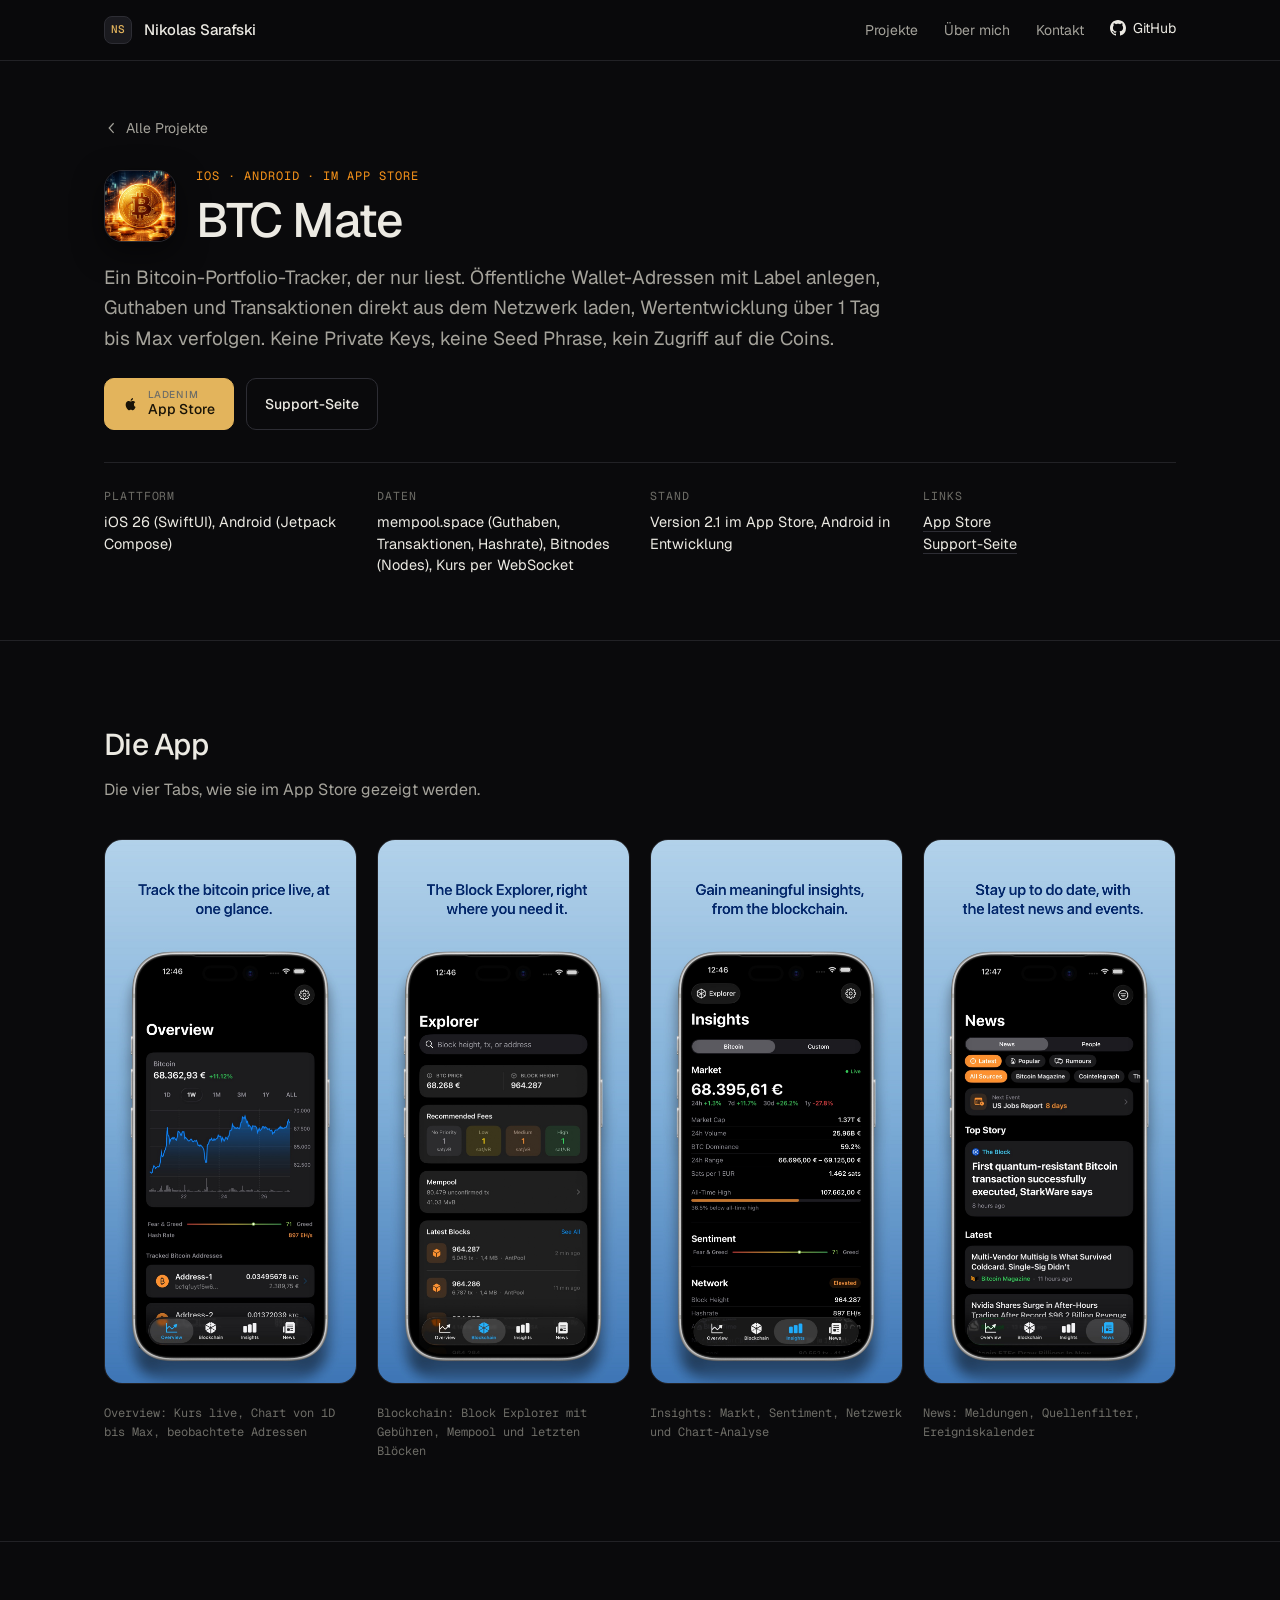
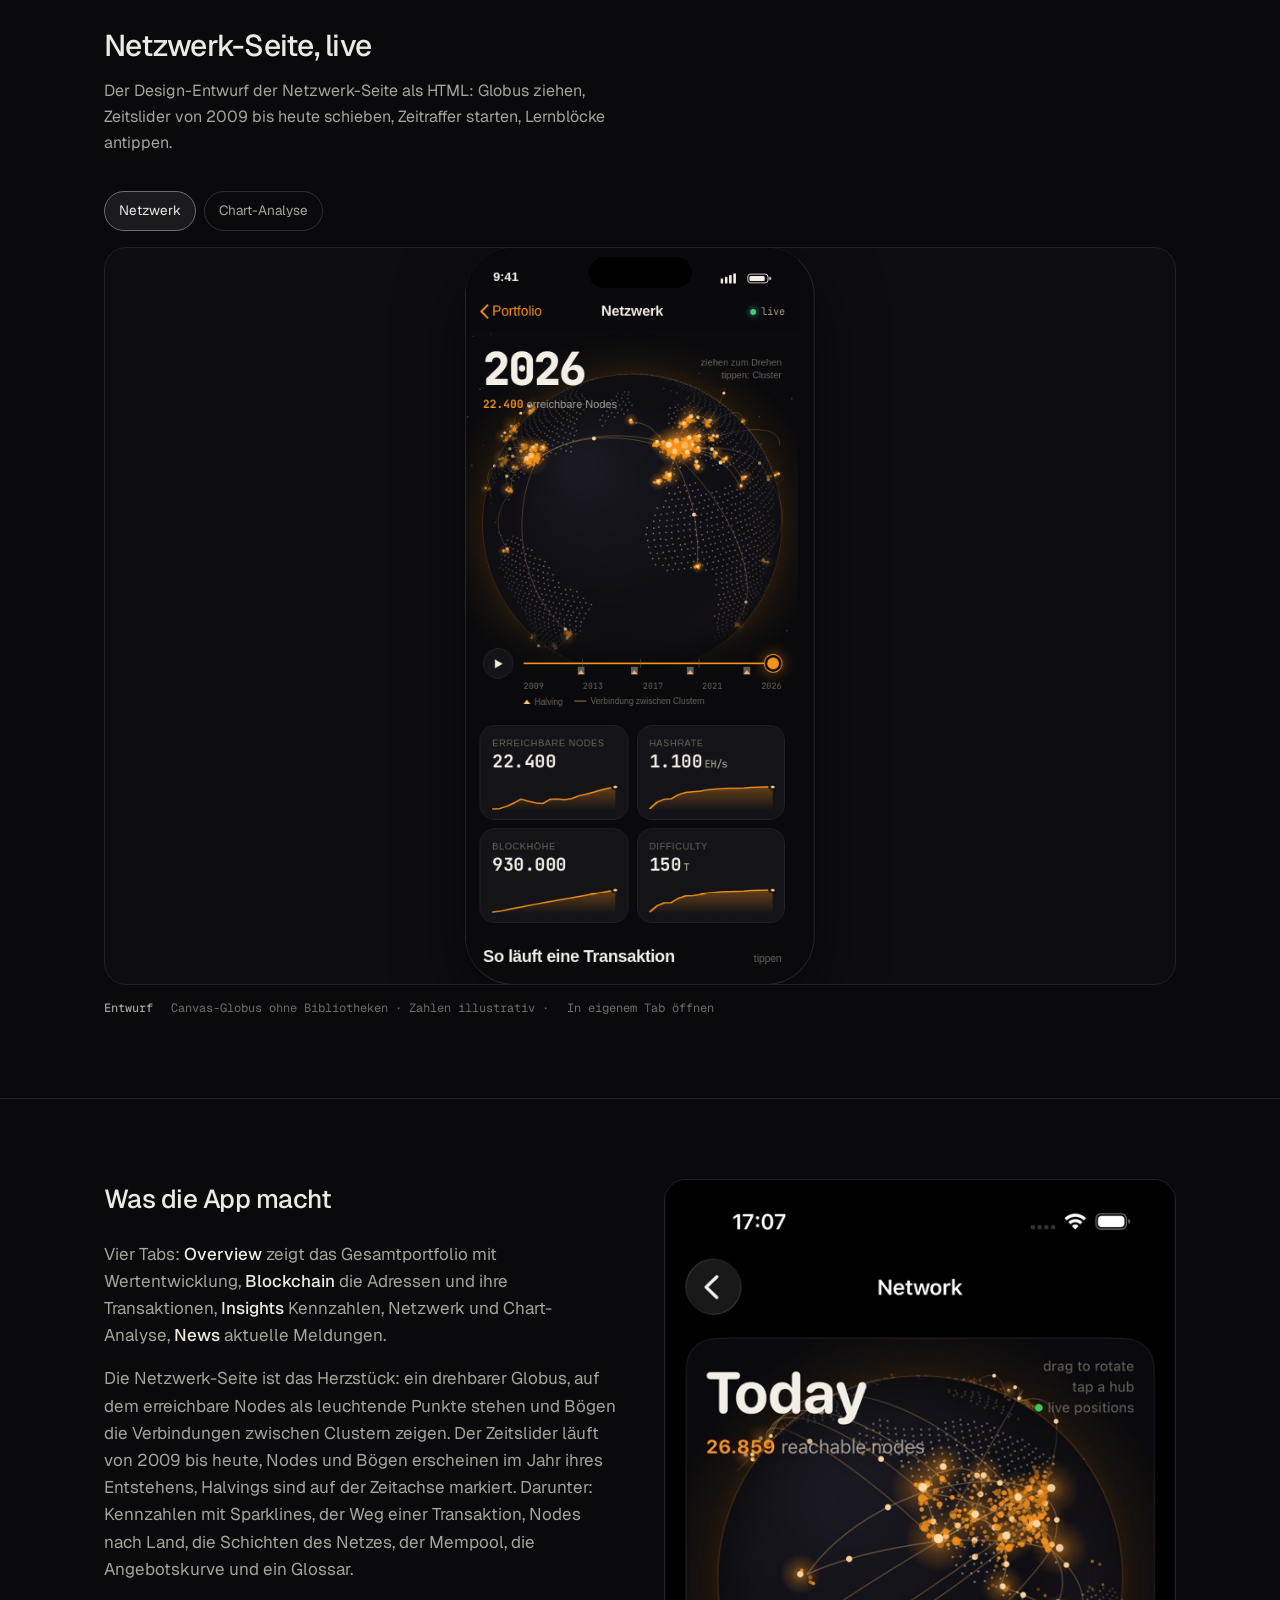
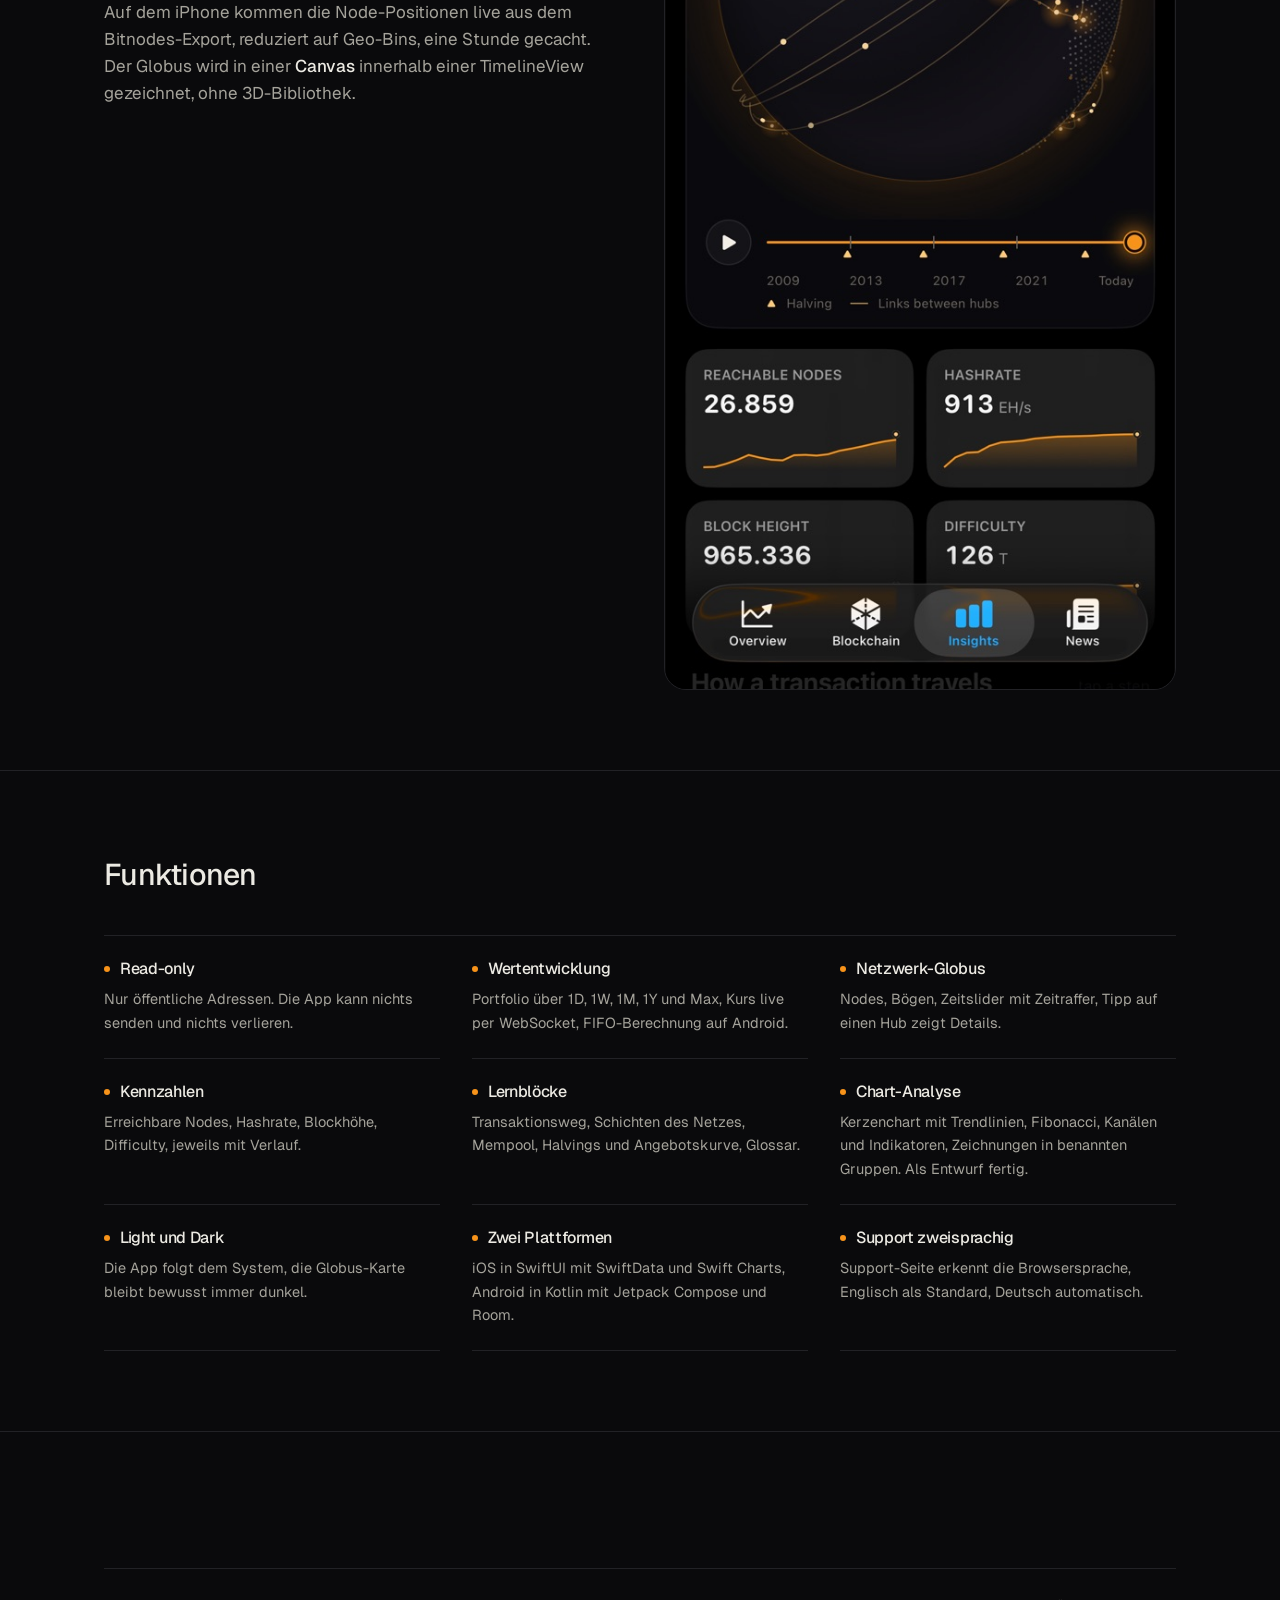
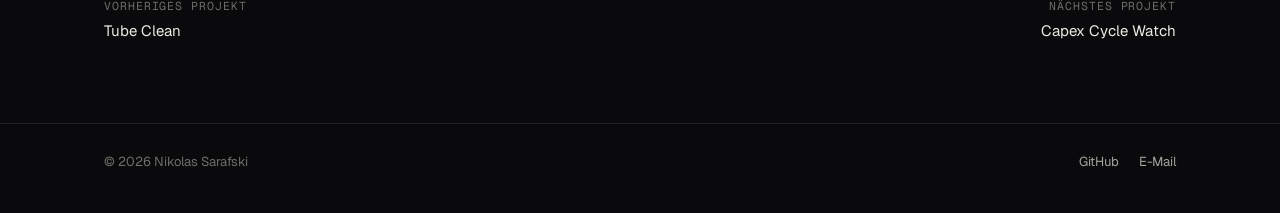
==== projekte/btc-mate.html @ 1705c121 "Persönliche Website: Startseite, fünf Projektseiten, Demos und Store-Bilder Co-Authored-By: Claude F" ====
<!doctype html>
<html lang="de">
<head>
<meta charset="utf-8">
<meta name="viewport" content="width=device-width, initial-scale=1">
<title>BTC Mate</title>
<meta name="description" content="BTC Mate: Read-only Bitcoin-Portfolio-Tracker für iOS und Android mit interaktivem Netzwerk-Globus, Kennzahlen und Chart-Analyse.">
<meta name="theme-color" content="#0A0A0C">
<link rel="icon" href="../assets/img/btc-mate-icon.png">
<link rel="preconnect" href="https://fonts.googleapis.com">
<link rel="preconnect" href="https://fonts.gstatic.com" crossorigin>
<link rel="stylesheet" href="https://fonts.googleapis.com/css2?family=Geist:wght@400;500;600&family=Geist+Mono:wght@400;500&display=swap">
<link rel="stylesheet" href="../assets/site.css">
<style>:root{--p-accent:var(--btc)}</style>
</head>
<body>

<header class="topbar">
  <div class="wrap">
    <a class="brand" href="../index.html"><span class="mark">NS</span>Nikolas Sarafski</a>
    <ul class="nav">
      <li><a href="../index.html#projekte">Projekte</a></li>
      <li class="hide-s"><a href="../index.html#ueber">Über mich</a></li>
      <li><a href="../index.html#kontakt">Kontakt</a></li>
      <li><a class="gh" href="https://github.com/Paray01" target="_blank" rel="noopener"><svg viewBox="0 0 16 16" aria-hidden="true"><path d="M8 0C3.58 0 0 3.58 0 8c0 3.54 2.29 6.53 5.47 7.59.4.07.55-.17.55-.38 0-.19-.01-.82-.01-1.49-2.01.37-2.53-.49-2.69-.94-.09-.23-.48-.94-.82-1.13-.28-.15-.68-.52-.01-.53.63-.01 1.08.58 1.23.82.72 1.21 1.87.87 2.33.66.07-.52.28-.87.51-1.07-1.78-.2-3.64-.89-3.64-3.95 0-.87.31-1.59.82-2.15-.08-.2-.36-1.02.08-2.12 0 0 .67-.21 2.2.82.64-.18 1.32-.27 2-.27.68 0 1.36.09 2 .27 1.53-1.04 2.2-.82 2.2-.82.44 1.1.16 1.92.08 2.12.51.56.82 1.27.82 2.15 0 3.07-1.87 3.75-3.65 3.95.29.25.54.73.54 1.48 0 1.07-.01 1.93-.01 2.2 0 .21.15.46.55.38A8.01 8.01 0 0 0 16 8c0-4.42-3.58-8-8-8z"/></svg>GitHub</a></li>
    </ul>
  </div>
</header>

<section class="p-hero">
  <div class="wrap">
    <a class="crumb" href="../index.html#projekte"><svg viewBox="0 0 16 16" aria-hidden="true"><path d="M10.5 2 5 8l5.5 6 1-1L7 8l4.5-5z"/></svg>Alle Projekte</a>
    <div class="p-title">
      <div class="icon"><img src="../assets/img/btc-mate-icon.png" alt=""></div>
      <div>
        <div class="kicker">iOS · Android · im App Store</div>
        <h1>BTC Mate</h1>
      </div>
    </div>
    <p class="p-lede">Ein Bitcoin-Portfolio-Tracker, der nur liest. Öffentliche Wallet-Adressen mit Label anlegen, Guthaben und Transaktionen direkt aus dem Netzwerk laden, Wertentwicklung über 1 Tag bis Max verfolgen. Keine Private Keys, keine Seed Phrase, kein Zugriff auf die Coins.</p>
    <div class="p-actions">
      <a class="btn primary store" href="https://apps.apple.com/de/app/btc-mate/id6757913661" target="_blank" rel="noopener"><svg viewBox="0 0 24 24" aria-hidden="true"><path d="M16.37 12.7c0-2.3 1.88-3.4 1.96-3.45-1.07-1.56-2.73-1.78-3.32-1.8-1.41-.15-2.76.83-3.48.83-.72 0-1.83-.81-3-.79-1.55.02-2.97.9-3.77 2.28-1.6 2.78-.41 6.9 1.15 9.16.77 1.1 1.68 2.35 2.87 2.3 1.15-.05 1.59-.75 2.98-.75s1.79.75 3 .73c1.24-.02 2.03-1.13 2.79-2.24.88-1.28 1.24-2.53 1.26-2.6-.03-.01-2.42-.93-2.44-3.67zM14.1 5.95c.63-.77 1.06-1.84.94-2.9-.91.04-2.02.61-2.67 1.37-.58.68-1.1 1.77-.96 2.81 1.02.08 2.05-.52 2.69-1.28z"/></svg><span><small>Laden im</small>App Store</span></a>
      <a class="btn" href="https://paray01.github.io/btc-mate-support/" target="_blank" rel="noopener">Support-Seite</a>
    </div>
    <dl class="meta">
      <div><dt>Plattform</dt><dd>iOS 26 (SwiftUI), Android (Jetpack Compose)</dd></div>
      <div><dt>Daten</dt><dd>mempool.space (Guthaben, Transaktionen, Hashrate), Bitnodes (Nodes), Kurs per WebSocket</dd></div>
      <div><dt>Stand</dt><dd>Version 2.1 im App Store, Android in Entwicklung</dd></div>
      <div><dt>Links</dt><dd><a href="https://apps.apple.com/de/app/btc-mate/id6757913661" target="_blank" rel="noopener">App Store</a><br><a href="https://paray01.github.io/btc-mate-support/" target="_blank" rel="noopener">Support-Seite</a></dd></div>
    </dl>
  </div>
</section>

<section class="section">
  <div class="wrap">
    <div class="section-head">
      <div>
        <h2>Die App</h2>
        <p>Die vier Tabs, wie sie im App Store gezeigt werden.</p>
      </div>
    </div>
    <div class="gallery">
      <figure><img src="../assets/img/btc-mate-shot-1.jpg" alt="Overview: Bitcoin-Kurs mit Wochenchart, Fear-and-Greed-Index, beobachtete Adressen" loading="lazy"><figcaption>Overview: Kurs live, Chart von 1D bis Max, beobachtete Adressen</figcaption></figure>
      <figure><img src="../assets/img/btc-mate-shot-2.jpg" alt="Explorer: Suche nach Blockhöhe, Transaktion oder Adresse, empfohlene Gebühren, Mempool, letzte Blöcke" loading="lazy"><figcaption>Blockchain: Block Explorer mit Gebühren, Mempool und letzten Blöcken</figcaption></figure>
      <figure><img src="../assets/img/btc-mate-shot-3.jpg" alt="Insights: Marktkennzahlen, Abstand zum Allzeithoch, Sentiment, Netzwerk" loading="lazy"><figcaption>Insights: Markt, Sentiment, Netzwerk und Chart-Analyse</figcaption></figure>
      <figure><img src="../assets/img/btc-mate-shot-4.jpg" alt="News: Meldungen nach Quelle gefiltert, nächstes Ereignis, Top Story" loading="lazy"><figcaption>News: Meldungen, Quellenfilter, Ereigniskalender</figcaption></figure>
    </div>
  </div>
</section>

<section class="section">
  <div class="wrap">
    <div class="section-head">
      <div>
        <h2>Netzwerk-Seite, live</h2>
        <p>Der Design-Entwurf der Netzwerk-Seite als HTML: Globus ziehen, Zeitslider von 2009 bis heute schieben, Zeitraffer starten, Lernblöcke antippen.</p>
      </div>
    </div>
    <div class="tabs" role="tablist">
      <button role="tab" aria-selected="true" data-tab="netz">Netzwerk</button>
      <button role="tab" aria-selected="false" data-tab="chart">Chart-Analyse</button>
    </div>
    <div data-panel="netz">
      <div class="stage interactive" data-fit="contain" data-w="411" data-h="870">
        <div class="fit-target phone-shell">
          <div class="island"></div>
          <iframe src="../demos/btc-mate-netzwerk.html" title="BTC Mate Netzwerk, interaktiver Entwurf"></iframe>
        </div>
      </div>
      <p class="stage-note"><b>Entwurf</b> Canvas-Globus ohne Bibliotheken · Zahlen illustrativ · <a href="../demos/btc-mate-netzwerk.html" target="_blank" rel="noopener">In eigenem Tab öffnen</a></p>
    </div>
    <div data-panel="chart" hidden>
      <div class="stage interactive" data-fit="contain" data-w="411" data-h="870">
        <div class="fit-target phone-shell">
          <div class="island"></div>
          <iframe data-src="../demos/btc-mate-chart.html" title="BTC Mate Chart-Analyse, interaktiver Entwurf"></iframe>
        </div>
      </div>
      <p class="stage-note"><b>Entwurf</b> Kerzenchart mit Zeichenwerkzeugen · Kursdaten synthetisch · <a href="../demos/btc-mate-chart.html" target="_blank" rel="noopener">In eigenem Tab öffnen</a></p>
    </div>
  </div>
</section>

<section class="section">
  <div class="wrap">
    <div class="two">
      <div class="prose">
        <h2>Was die App macht</h2>
        <p>Vier Tabs: <strong>Overview</strong> zeigt das Gesamtportfolio mit Wertentwicklung, <strong>Blockchain</strong> die Adressen und ihre Transaktionen, <strong>Insights</strong> Kennzahlen, Netzwerk und Chart-Analyse, <strong>News</strong> aktuelle Meldungen.</p>
        <p>Die Netzwerk-Seite ist das Herzstück: ein drehbarer Globus, auf dem erreichbare Nodes als leuchtende Punkte stehen und Bögen die Verbindungen zwischen Clustern zeigen. Der Zeitslider läuft von 2009 bis heute, Nodes und Bögen erscheinen im Jahr ihres Entstehens, Halvings sind auf der Zeitachse markiert. Darunter: Kennzahlen mit Sparklines, der Weg einer Transaktion, Nodes nach Land, die Schichten des Netzes, der Mempool, die Angebotskurve und ein Glossar.</p>
        <p>Auf dem iPhone kommen die Node-Positionen live aus dem Bitnodes-Export, reduziert auf Geo-Bins, eine Stunde gecacht. Der Globus wird in einer <strong>Canvas</strong> innerhalb einer TimelineView gezeichnet, ohne 3D-Bibliothek.</p>
      </div>
      <figure class="shot">
        <img src="../assets/img/btc-mate-network.jpg" alt="Screenshot der Netzwerk-Seite in BTC Mate auf dem iPhone: Globus mit Nodes, Zeitslider, vier Kennzahl-Kacheln mit Sparklines" loading="lazy">
      </figure>
    </div>
  </div>
</section>

<section class="section">
  <div class="wrap">
    <div class="section-head"><div><h2>Funktionen</h2></div></div>
    <div class="features">
      <div><h4>Read-only</h4><p>Nur öffentliche Adressen. Die App kann nichts senden und nichts verlieren.</p></div>
      <div><h4>Wertentwicklung</h4><p>Portfolio über 1D, 1W, 1M, 1Y und Max, Kurs live per WebSocket, FIFO-Berechnung auf Android.</p></div>
      <div><h4>Netzwerk-Globus</h4><p>Nodes, Bögen, Zeitslider mit Zeitraffer, Tipp auf einen Hub zeigt Details.</p></div>
      <div><h4>Kennzahlen</h4><p>Erreichbare Nodes, Hashrate, Blockhöhe, Difficulty, jeweils mit Verlauf.</p></div>
      <div><h4>Lernblöcke</h4><p>Transaktionsweg, Schichten des Netzes, Mempool, Halvings und Angebotskurve, Glossar.</p></div>
      <div><h4>Chart-Analyse</h4><p>Kerzenchart mit Trendlinien, Fibonacci, Kanälen und Indikatoren, Zeichnungen in benannten Gruppen. Als Entwurf fertig.</p></div>
      <div><h4>Light und Dark</h4><p>Die App folgt dem System, die Globus-Karte bleibt bewusst immer dunkel.</p></div>
      <div><h4>Zwei Plattformen</h4><p>iOS in SwiftUI mit SwiftData und Swift Charts, Android in Kotlin mit Jetpack Compose und Room.</p></div>
      <div><h4>Support zweisprachig</h4><p>Support-Seite erkennt die Browsersprache, Englisch als Standard, Deutsch automatisch.</p></div>
    </div>
  </div>
</section>

<section class="section">
  <div class="wrap">
    <div class="next">
      <a href="tube-clean.html"><span>Vorheriges Projekt</span>Tube Clean</a>
      <a class="r" href="capex-watch.html"><span>Nächstes Projekt</span>Capex Cycle Watch</a>
    </div>
  </div>
</section>

<footer class="footer">
  <div class="wrap">
    <span>© 2026 Nikolas Sarafski</span>
    <nav>
      <a href="https://github.com/Paray01" target="_blank" rel="noopener">GitHub</a>
      <a href="mailto:sarafski.nikolas@gmail.com">E-Mail</a>
    </nav>
  </div>
</footer>

<script src="../assets/site.js"></script>
</body>
</html>
---- assets/site.css ----
/* Nikolas Sarafski — persönliche Website
   Dunkel, ruhig, ein Akzent. Projektfarben nur in den Vorschauen. */

:root{
  --bg:#0A0A0C;
  --bg-2:#0E0E11;
  --surface:#141417;
  --surface-2:#1A1A1F;
  --line:#222226;
  --line-2:#2D2D34;
  --ink:#ECEAE3;
  --ink-2:#A5A39B;
  --ink-3:#6E6D67;
  --accent:#E3B45C;
  --accent-ink:#191307;

  --btc:#F7931A;
  --capex:#4B93FF;
  --dot-paper:#E4DFCE;
  --dot-ink:#1B1F1B;
  --dot-brass:#B4842A;
  --focus:#E4573D;
  --tube:#5EDBC8;

  --sans:"Geist",-apple-system,BlinkMacSystemFont,"SF Pro Text","Segoe UI",system-ui,Roboto,sans-serif;
  --mono:"Geist Mono",ui-monospace,"SF Mono",Menlo,Consolas,monospace;

  --max:1120px;
  --r:14px;
  --r-lg:22px;
  color-scheme:dark;
}

*{box-sizing:border-box}
html{scroll-behavior:smooth;scroll-padding-top:84px;-webkit-text-size-adjust:100%}
body{
  margin:0;background:var(--bg);color:var(--ink);
  font-family:var(--sans);font-size:16px;line-height:1.6;
  -webkit-font-smoothing:antialiased;-moz-osx-font-smoothing:grayscale;
}
a{color:inherit;text-decoration:none}
a:focus-visible,button:focus-visible{outline:2px solid var(--accent);outline-offset:3px;border-radius:6px}
img{max-width:100%;display:block}
h1,h2,h3,h4{margin:0;font-weight:500;letter-spacing:-.02em;text-wrap:balance}
p{margin:0}
.mono{font-family:var(--mono);font-variant-numeric:tabular-nums}
.wrap{max-width:var(--max);margin:0 auto;padding:0 24px}
.eyebrow{
  font-family:var(--mono);font-size:12px;letter-spacing:.08em;text-transform:uppercase;
  color:var(--ink-3);
}
.eyebrow b{color:var(--accent);font-weight:500}

/* ---------- Kopfzeile ---------- */
.topbar{
  position:sticky;top:0;z-index:40;
  background:rgba(10,10,12,.78);
  -webkit-backdrop-filter:saturate(160%) blur(14px);backdrop-filter:saturate(160%) blur(14px);
  border-bottom:1px solid var(--line);
}
.topbar .wrap{display:flex;align-items:center;justify-content:space-between;height:60px;gap:24px}
.brand{display:flex;align-items:center;gap:12px;font-weight:500;font-size:15px}
.brand .mark{
  width:28px;height:28px;border-radius:8px;display:grid;place-items:center;
  background:var(--surface-2);border:1px solid var(--line-2);
  font-family:var(--mono);font-size:11px;letter-spacing:.04em;color:var(--accent);
}
.nav{display:flex;gap:26px;align-items:center;margin:0;padding:0;list-style:none}
.nav a{font-size:14px;color:var(--ink-2);transition:color .15s}
.nav a:hover{color:var(--ink)}
.nav a.gh{display:inline-flex;align-items:center;gap:7px;color:var(--ink)}
.nav svg{width:16px;height:16px;fill:currentColor}
@media (max-width:640px){.nav{gap:18px}.nav .hide-s{display:none}}

/* ---------- Buttons ---------- */
.btn{
  display:inline-flex;align-items:center;gap:8px;
  padding:11px 18px;border-radius:10px;font-size:14px;font-weight:500;
  border:1px solid var(--line-2);color:var(--ink);background:transparent;
  transition:background .15s,border-color .15s,transform .15s;
}
.btn:hover{background:var(--surface-2);border-color:var(--ink-3)}
.btn.primary{background:var(--accent);border-color:var(--accent);color:var(--accent-ink)}
.btn.primary:hover{background:#EDC172;border-color:#EDC172}
.btn svg{width:15px;height:15px;fill:currentColor}
.actions{display:flex;flex-wrap:wrap;gap:12px}

/* ---------- Hero ---------- */
.hero{padding:72px 0 64px;border-bottom:1px solid var(--line)}
.hero .wrap{display:grid;grid-template-columns:1.15fr .85fr;gap:48px;align-items:center}
.hero h1{font-size:clamp(38px,5.6vw,64px);line-height:1.04;letter-spacing:-.035em;margin:18px 0 22px}
.hero h1 em{font-style:normal;color:var(--ink-2)}
.hero .lede{font-size:18px;color:var(--ink-2);max-width:36ch;margin-bottom:32px}
.hero-side{display:flex;flex-direction:column;align-items:center;gap:14px}
.hero-side .caption{font-family:var(--mono);font-size:12px;color:var(--ink-3);text-align:center;letter-spacing:.02em}
.hero-side .caption a{color:var(--ink-2);border-bottom:1px solid var(--line-2)}
.hero-side .caption a:hover{color:var(--ink)}
@media (max-width:860px){
  .hero{padding:56px 0 48px}
  .hero .wrap{grid-template-columns:1fr;gap:40px}
  .hero-side{align-items:flex-start}
  .hero-side .caption{text-align:left}
}

/* ---------- Skalierte Einbettungen ---------- */
[data-fit]{position:relative;overflow:hidden}
[data-fit]>iframe,[data-fit]>.fit-target{
  position:absolute;left:0;top:0;transform-origin:0 0;border:0;display:block;
}
[data-fit]>iframe{pointer-events:none;background:#000}
[data-fit].interactive>iframe{pointer-events:auto}
.fit-target{will-change:transform}
.fit-target iframe{border:0;display:block;background:#0A0A0D}

/* iPhone-Schale: 393x852 Bildschirm + 9px Rand = 411x870 */
.phone-shell{
  width:411px;height:870px;border-radius:56px;background:#0A0A0D;
  border:9px solid #1B1A1F;box-shadow:0 0 0 1px #2C2A31,0 30px 80px rgba(0,0,0,.65);
  overflow:hidden;position:relative;
}
.phone-shell iframe{width:393px;height:852px}
.phone-shell .island{position:absolute;top:11px;left:50%;transform:translateX(-50%);width:122px;height:36px;border-radius:20px;background:#000;z-index:2}
.phone-box{width:258px;height:546px}                 /* Vorschau in klein (Faktor 0,628) */
.stage{height:min(870px,82vh);min-height:520px;background:var(--bg-2);border:1px solid var(--line);border-radius:var(--r-lg)}
.stage-note{margin-top:14px;font-family:var(--mono);font-size:12px;color:var(--ink-3);display:flex;gap:18px;flex-wrap:wrap}
.stage-note b{color:var(--ink-2);font-weight:500}

/* ---------- Abschnitte ---------- */
.section{padding:80px 0}
.section + .section{border-top:1px solid var(--line)}
.section-head{display:flex;align-items:flex-end;justify-content:space-between;gap:24px;margin-bottom:36px}
.section-head h2{font-size:30px;letter-spacing:-.025em}
.section-head p{color:var(--ink-2);max-width:48ch;margin-top:8px}
.section-head .count{font-family:var(--mono);font-size:13px;color:var(--ink-3);padding-bottom:6px}
@media (max-width:640px){.section{padding:60px 0}.section-head{flex-direction:column;align-items:flex-start;gap:8px}}

/* ---------- Projektkarten ---------- */
.projects{display:grid;grid-template-columns:repeat(2,1fr);gap:24px}
@media (max-width:760px){.projects{grid-template-columns:1fr}}
.project{
  display:flex;flex-direction:column;
  background:var(--surface);border:1px solid var(--line);border-radius:var(--r-lg);overflow:hidden;
  transition:border-color .2s,transform .2s,box-shadow .2s;
}
.project:hover{border-color:var(--line-2);transform:translateY(-2px);box-shadow:0 20px 50px -30px rgba(0,0,0,.9)}
.preview{aspect-ratio:16/10;background:var(--p-bg,#000);border-bottom:1px solid var(--line);position:relative;overflow:hidden}
.preview img{width:100%;height:100%;object-fit:cover;object-position:var(--pos,50% 0)}
.preview .live{
  position:absolute;right:12px;top:12px;z-index:3;
  font-family:var(--mono);font-size:11px;letter-spacing:.06em;text-transform:uppercase;
  color:var(--ink-2);background:rgba(10,10,12,.7);border:1px solid rgba(255,255,255,.08);
  padding:4px 8px;border-radius:999px;display:inline-flex;align-items:center;gap:6px;
  -webkit-backdrop-filter:blur(8px);backdrop-filter:blur(8px);
}
.preview .live i{width:6px;height:6px;border-radius:50%;background:var(--p-accent,var(--accent))}
.project .body{padding:20px 22px 22px;display:flex;flex-direction:column;gap:10px;flex:1}
.project .kicker{font-family:var(--mono);font-size:12px;letter-spacing:.06em;text-transform:uppercase;color:var(--p-accent,var(--ink-3))}
.project h3{font-size:21px;display:flex;align-items:center;justify-content:space-between;gap:12px}
.project h3 .arrow{color:var(--ink-3);font-size:18px;transition:transform .2s,color .2s}
.project:hover h3 .arrow{transform:translateX(3px);color:var(--ink)}
.project p{color:var(--ink-2);font-size:15px}
.tags{display:flex;flex-wrap:wrap;gap:6px;margin-top:auto;padding-top:8px}
.tag{font-family:var(--mono);font-size:11.5px;color:var(--ink-3);border:1px solid var(--line-2);border-radius:6px;padding:3px 8px}

/* Vorschau-Mocks ohne Web-Fassung */
.mock{position:absolute;inset:0;overflow:hidden}
.mock-focus{background:radial-gradient(120% 90% at 30% 10%,#1B1B20 0,#0E0E11 60%)}
.mock-focus .win{
  position:absolute;left:50%;top:50%;transform:translate(-50%,-48%);
  width:200px;height:228px;border-radius:22px;background:#1F1F22;
  border:1px solid #2B2B30;box-shadow:0 30px 60px rgba(0,0,0,.6);
  display:flex;flex-direction:column;align-items:center;justify-content:center;gap:10px;
}
.mock-focus svg{width:124px;height:124px}
.mock-focus .t{font-family:var(--mono);font-size:26px;color:#F1EFEA;letter-spacing:-.02em;margin-top:-92px}
.mock-focus .s{font-size:11.5px;color:#8E8D88;margin-top:60px}
.mock-focus .dots{display:flex;gap:10px;margin-top:2px}
.mock-focus .dots i{width:26px;height:26px;border-radius:50%;background:#2A2A2F;border:1px solid #37373D}
.mock-focus .dots i.on{background:var(--focus);border-color:var(--focus)}
.mock-focus .menubar{
  position:absolute;right:14px;top:14px;
  font-family:var(--mono);font-size:11px;color:#D8D6D0;
  background:rgba(40,40,44,.85);border:1px solid #37373D;border-radius:6px;padding:3px 8px;
}
.mock-focus .menubar b{color:var(--focus);font-weight:500}

.mock-tube{background:linear-gradient(180deg,#0F0F12 0,#0A0A0C 100%)}
.mock-tube .pop{
  position:absolute;left:24px;top:24px;width:210px;
  background:#1C1C21;border:1px solid #2B2B31;border-radius:14px;padding:14px 16px;
  box-shadow:0 20px 50px rgba(0,0,0,.55);
}
.mock-tube .pop .st{display:flex;align-items:center;gap:8px;font-size:13px;font-weight:500;color:#F1EFEA}
.mock-tube .pop .st i{width:8px;height:8px;border-radius:50%;background:#30D158;box-shadow:0 0 10px #30D158}
.mock-tube .pop p{font-size:11.5px;color:#8E8D88;margin-top:6px;line-height:1.45}
.mock-tube .pip{
  position:absolute;right:26px;bottom:24px;width:46%;aspect-ratio:16/9;
  background:#000;border-radius:12px;border:1px solid #2B2B31;box-shadow:0 20px 50px rgba(0,0,0,.6);
  display:grid;place-items:center;overflow:hidden;
}
.mock-tube .pip:before{content:"";position:absolute;inset:0;background:radial-gradient(60% 80% at 50% 40%,rgba(94,219,200,.16),transparent 70%)}
.mock-tube .pip svg{width:30px;height:30px;fill:#F1EFEA;position:relative}
.mock-tube .pip .bar{position:absolute;left:0;right:0;bottom:0;height:3px;background:#2A2A2F}
.mock-tube .pip .bar i{display:block;width:38%;height:100%;background:var(--tube)}
.mock-tube .pip .lbl{position:absolute;left:10px;top:8px;font-family:var(--mono);font-size:9.5px;letter-spacing:.08em;color:#8E8D88}

/* ---------- Über mich ---------- */
.about{display:grid;grid-template-columns:1.2fr .8fr;gap:56px;align-items:start}
.about .text{max-width:60ch;color:var(--ink-2);font-size:17px;display:flex;flex-direction:column;gap:16px}
.about .text strong{color:var(--ink);font-weight:500}
.facts{display:grid;gap:0;border-top:1px solid var(--line)}
.facts div{display:grid;grid-template-columns:120px 1fr;gap:16px;padding:14px 0;border-bottom:1px solid var(--line);font-size:14.5px}
.facts dt{font-family:var(--mono);font-size:12px;letter-spacing:.06em;text-transform:uppercase;color:var(--ink-3);padding-top:3px}
.facts dd{margin:0;color:var(--ink)}
.facts dd span{color:var(--ink-2)}
@media (max-width:760px){.about{grid-template-columns:1fr;gap:36px}}

/* ---------- Kontakt ---------- */
.contact{display:flex;align-items:flex-end;justify-content:space-between;gap:32px;flex-wrap:wrap}
.contact h2{font-size:30px;letter-spacing:-.025em}
.contact p{color:var(--ink-2);margin-top:8px;max-width:44ch}
.contact .mail{font-size:clamp(18px,2.6vw,26px);font-weight:500;letter-spacing:-.02em;border-bottom:1px solid var(--line-2);padding-bottom:4px;transition:border-color .15s}
.contact .mail:hover{border-color:var(--accent)}

/* ---------- Fußzeile ---------- */
.footer{border-top:1px solid var(--line);padding:28px 0 40px}
.footer .wrap{display:flex;justify-content:space-between;align-items:center;flex-wrap:wrap;gap:12px;font-size:13px;color:var(--ink-3)}
.footer a{color:var(--ink-2)}
.footer a:hover{color:var(--ink)}
.footer nav{display:flex;gap:20px}

/* ---------- Store-Screenshots ---------- */
.gallery{display:grid;grid-template-columns:repeat(4,1fr);gap:20px}
.gallery figure{display:flex;flex-direction:column;gap:10px}
.gallery img{width:100%;height:auto;border-radius:18px;border:1px solid var(--line);background:var(--bg-2)}
@media (max-width:860px){.gallery{grid-template-columns:repeat(2,1fr)}}
.gallery.wide{grid-template-columns:1fr 1fr}
@media (max-width:640px){.gallery.wide{grid-template-columns:1fr}}
.btn.store{gap:9px}
.btn.store svg{width:16px;height:16px}
.btn.store small{display:block;font-size:10px;line-height:1;color:var(--ink-3);letter-spacing:.04em;text-transform:uppercase;margin-bottom:2px}
.btn.store span{display:flex;flex-direction:column;align-items:flex-start;line-height:1.1}
.p-actions{display:flex;flex-wrap:wrap;gap:12px;margin:-4px 0 32px}

/* ---------- Projektseite ---------- */
.crumb{display:inline-flex;align-items:center;gap:8px;font-size:14px;color:var(--ink-2);margin-bottom:28px}
.crumb:hover{color:var(--ink)}
.crumb svg{width:14px;height:14px;fill:currentColor}
.p-hero{padding:56px 0 48px;border-bottom:1px solid var(--line)}
.p-title{display:flex;align-items:center;gap:20px;margin-bottom:18px}
.p-title .icon{width:72px;height:72px;border-radius:18px;overflow:hidden;flex:none;box-shadow:0 10px 30px rgba(0,0,0,.5);border:1px solid var(--line-2)}
.p-title .icon img,.p-title .icon svg{width:100%;height:100%;display:block}
.p-title h1{font-size:clamp(32px,4.6vw,48px);letter-spacing:-.03em;line-height:1.05}
.p-title .kicker{font-family:var(--mono);font-size:12px;letter-spacing:.08em;text-transform:uppercase;color:var(--p-accent,var(--accent));margin-bottom:8px}
.p-lede{font-size:19px;color:var(--ink-2);max-width:60ch;margin-bottom:28px}
.meta{display:grid;grid-template-columns:repeat(4,1fr);gap:20px;padding-top:24px;border-top:1px solid var(--line)}
.meta dt{font-family:var(--mono);font-size:11.5px;letter-spacing:.08em;text-transform:uppercase;color:var(--ink-3);margin-bottom:6px}
.meta dd{margin:0;font-size:14.5px;color:var(--ink);line-height:1.5}
.meta dd a{border-bottom:1px solid var(--line-2)}
.meta dd a:hover{border-color:var(--ink-2)}
@media (max-width:760px){.meta{grid-template-columns:repeat(2,1fr)}}

.prose{max-width:66ch;color:var(--ink-2);font-size:17px;display:flex;flex-direction:column;gap:16px}
.prose strong{color:var(--ink);font-weight:500}
.prose h2{color:var(--ink);font-size:26px;margin-bottom:4px}
.two{display:grid;grid-template-columns:1fr 1fr;gap:48px;align-items:start}
@media (max-width:760px){.two{grid-template-columns:1fr}}

.features{display:grid;grid-template-columns:repeat(3,1fr);gap:0 32px;border-top:1px solid var(--line)}
.features div{padding:20px 0 24px;border-bottom:1px solid var(--line)}
.features h4{font-size:16px;margin-bottom:6px;display:flex;align-items:center;gap:10px}
.features h4:before{content:"";width:6px;height:6px;border-radius:50%;background:var(--p-accent,var(--accent));flex:none}
.features p{font-size:14.5px;color:var(--ink-2)}
@media (max-width:860px){.features{grid-template-columns:1fr 1fr}}
@media (max-width:560px){.features{grid-template-columns:1fr}}

.shot{border:1px solid var(--line);border-radius:var(--r-lg);overflow:hidden;background:var(--bg-2)}
.shot img{width:100%;height:auto}
.shots{display:grid;grid-template-columns:1fr 1fr;gap:24px}
@media (max-width:640px){.shots{grid-template-columns:1fr}}
figure{margin:0}
figcaption{font-family:var(--mono);font-size:12px;color:var(--ink-3);margin-top:10px}

.web-frame{height:min(720px,80vh);min-height:420px;border:1px solid var(--line);border-radius:var(--r-lg);background:#000}
.tabs{display:flex;gap:8px;margin-bottom:16px}
.tabs button{
  font:inherit;font-size:13.5px;padding:8px 14px;border-radius:999px;cursor:pointer;
  background:transparent;color:var(--ink-2);border:1px solid var(--line-2);
}
.tabs button[aria-selected="true"]{background:var(--surface-2);color:var(--ink);border-color:var(--ink-3)}

.next{display:flex;justify-content:space-between;align-items:center;gap:24px;padding:28px 0 0;border-top:1px solid var(--line);margin-top:56px}
.next a{display:flex;flex-direction:column;gap:4px;font-size:15px}
.next a span{font-family:var(--mono);font-size:11.5px;letter-spacing:.08em;text-transform:uppercase;color:var(--ink-3)}
.next a:hover{color:var(--accent)}
.next a.r{text-align:right}

@media (prefers-reduced-motion:reduce){
  *{transition:none!important;animation:none!important;scroll-behavior:auto!important}
}
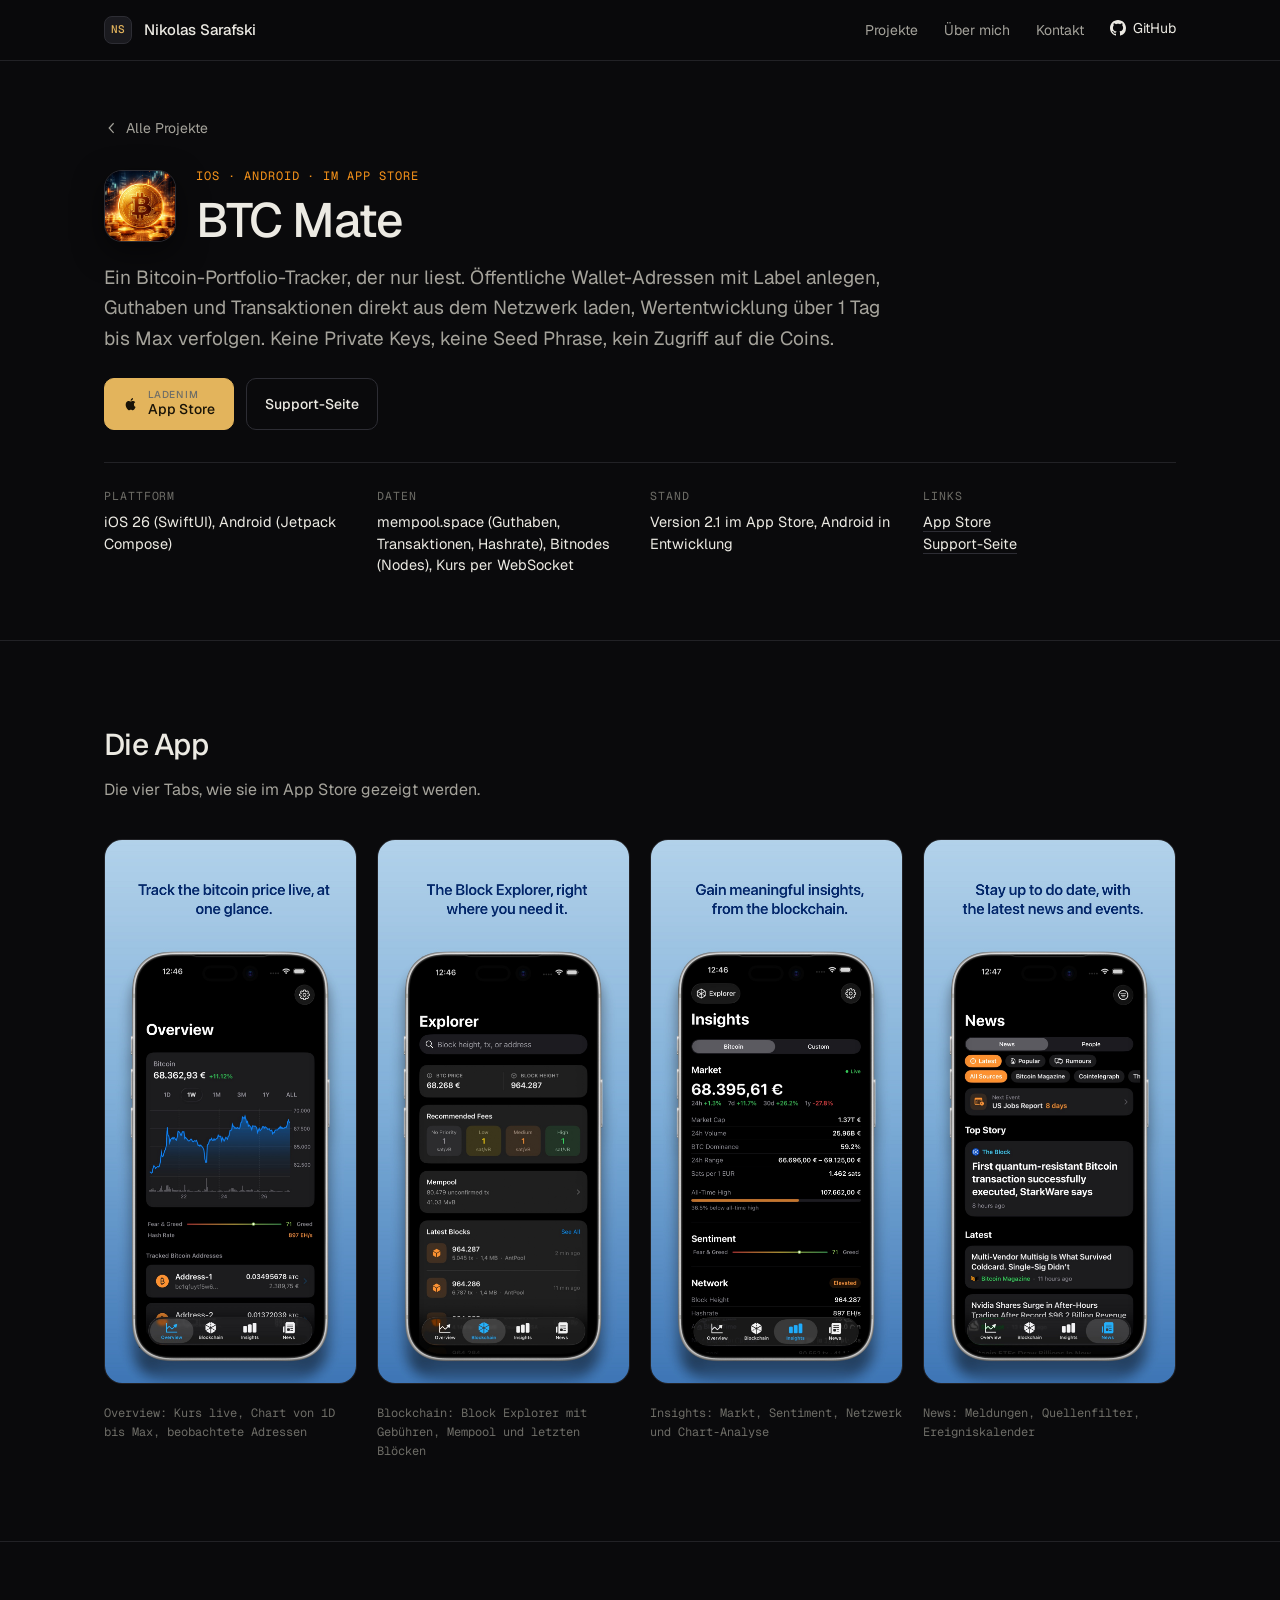
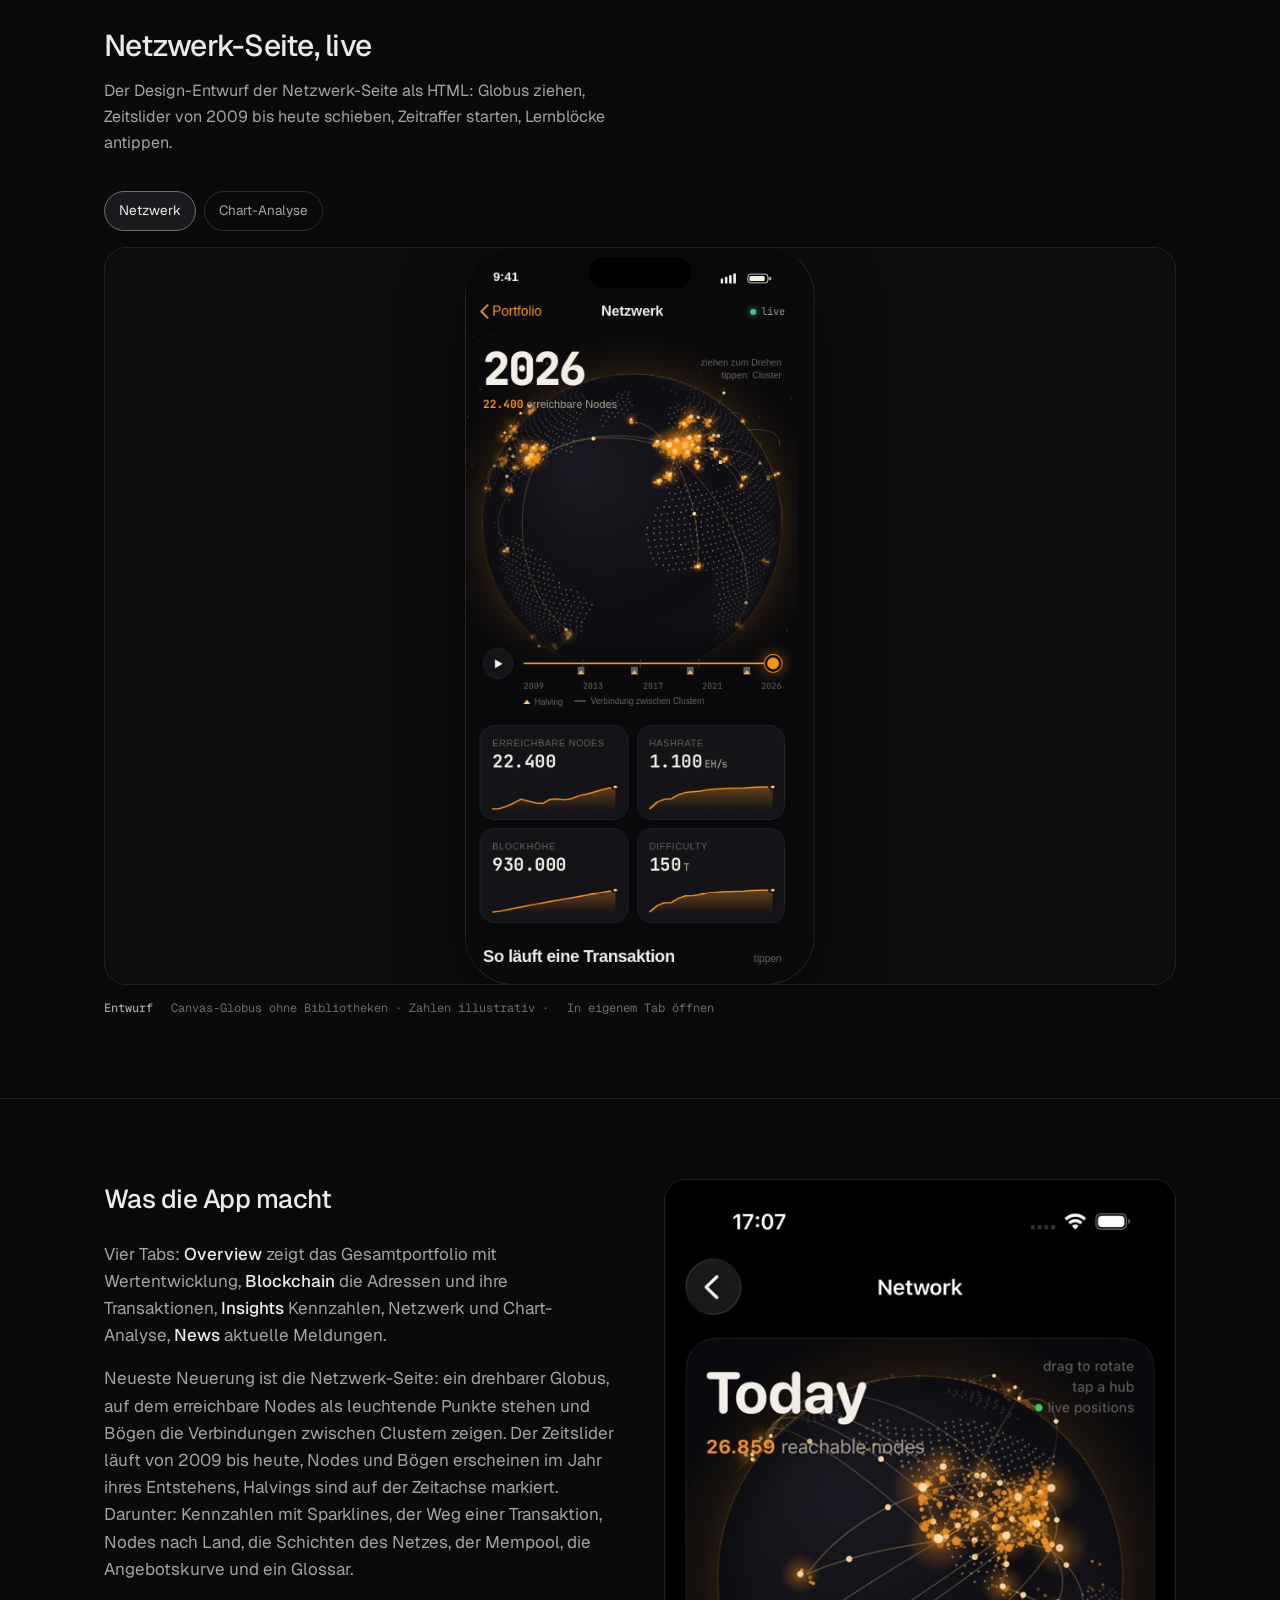
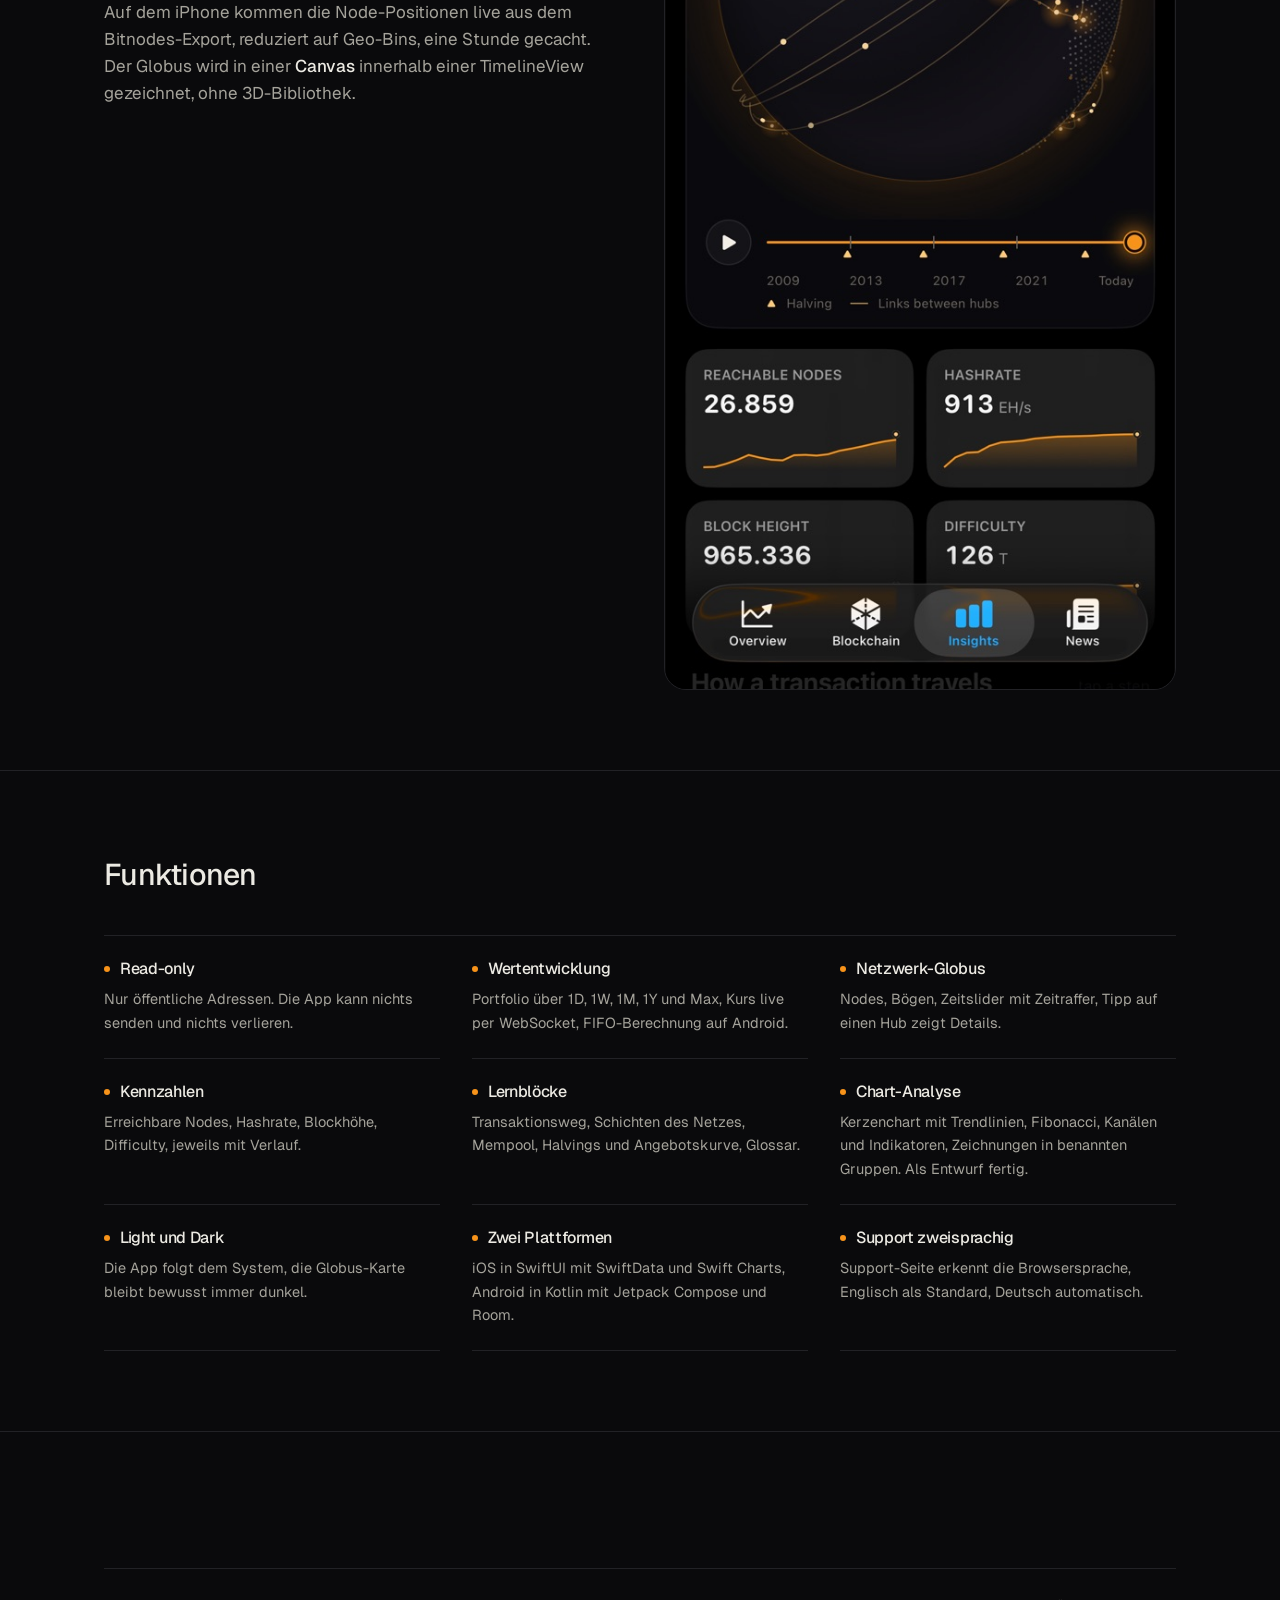
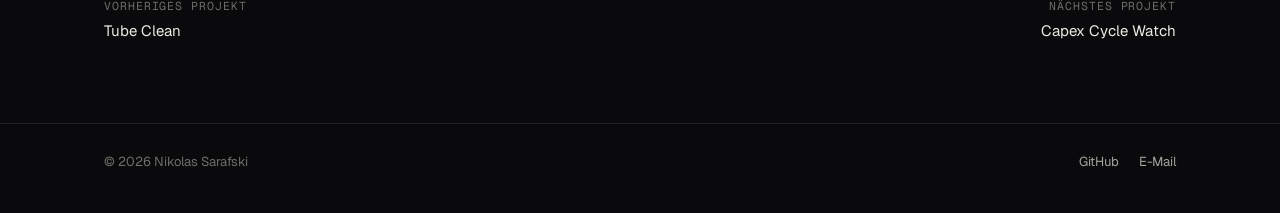
==== commit a24d4353: "BTC Mate: Netzwerk-Seite als neueste Neuerung Co-Authored-By: Claude Fable 5.1 <noreply@anthropic.co" ====
--- a/projekte/btc-mate.html
+++ b/projekte/btc-mate.html
@@ -107,7 +107,7 @@
       <div class="prose">
         <h2>Was die App macht</h2>
         <p>Vier Tabs: <strong>Overview</strong> zeigt das Gesamtportfolio mit Wertentwicklung, <strong>Blockchain</strong> die Adressen und ihre Transaktionen, <strong>Insights</strong> Kennzahlen, Netzwerk und Chart-Analyse, <strong>News</strong> aktuelle Meldungen.</p>
-        <p>Die Netzwerk-Seite ist das Herzstück: ein drehbarer Globus, auf dem erreichbare Nodes als leuchtende Punkte stehen und Bögen die Verbindungen zwischen Clustern zeigen. Der Zeitslider läuft von 2009 bis heute, Nodes und Bögen erscheinen im Jahr ihres Entstehens, Halvings sind auf der Zeitachse markiert. Darunter: Kennzahlen mit Sparklines, der Weg einer Transaktion, Nodes nach Land, die Schichten des Netzes, der Mempool, die Angebotskurve und ein Glossar.</p>
+        <p>Neueste Neuerung ist die Netzwerk-Seite: ein drehbarer Globus, auf dem erreichbare Nodes als leuchtende Punkte stehen und Bögen die Verbindungen zwischen Clustern zeigen. Der Zeitslider läuft von 2009 bis heute, Nodes und Bögen erscheinen im Jahr ihres Entstehens, Halvings sind auf der Zeitachse markiert. Darunter: Kennzahlen mit Sparklines, der Weg einer Transaktion, Nodes nach Land, die Schichten des Netzes, der Mempool, die Angebotskurve und ein Glossar.</p>
         <p>Auf dem iPhone kommen die Node-Positionen live aus dem Bitnodes-Export, reduziert auf Geo-Bins, eine Stunde gecacht. Der Globus wird in einer <strong>Canvas</strong> innerhalb einer TimelineView gezeichnet, ohne 3D-Bibliothek.</p>
       </div>
       <figure class="shot">
